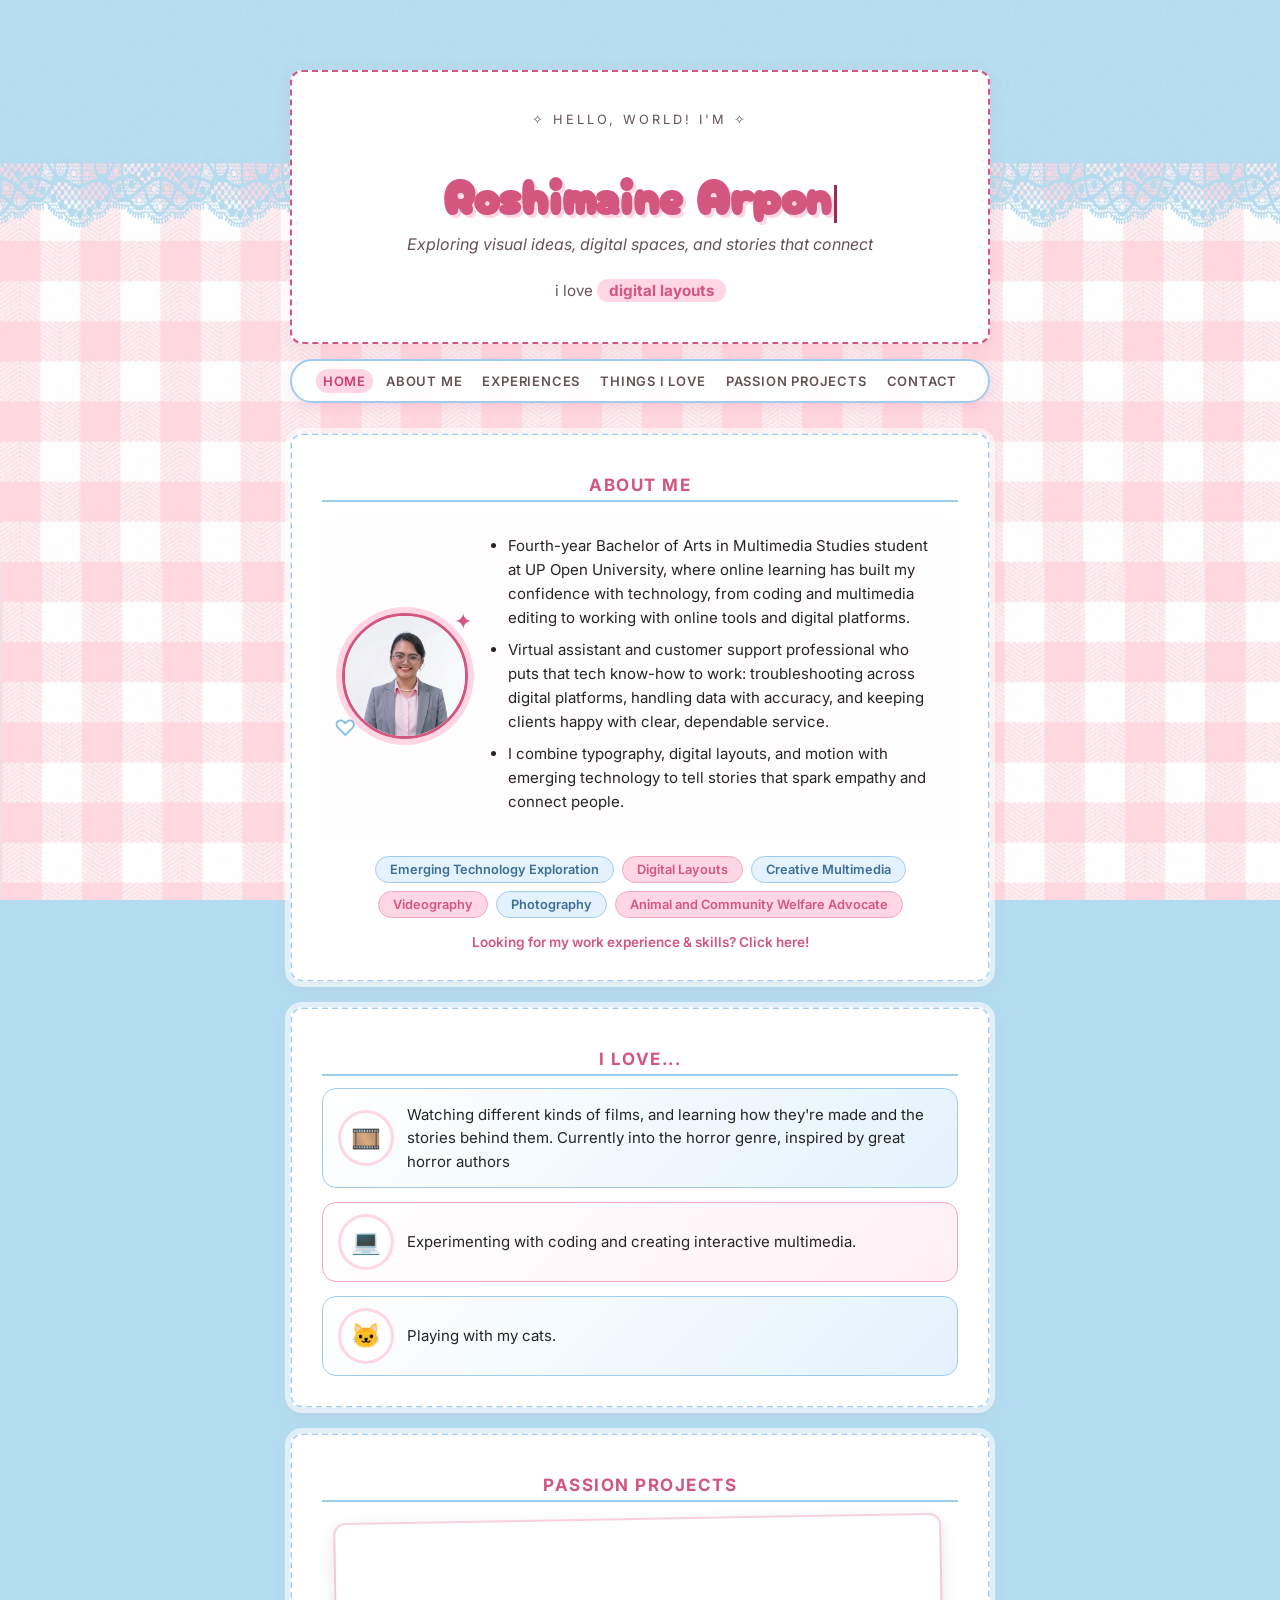
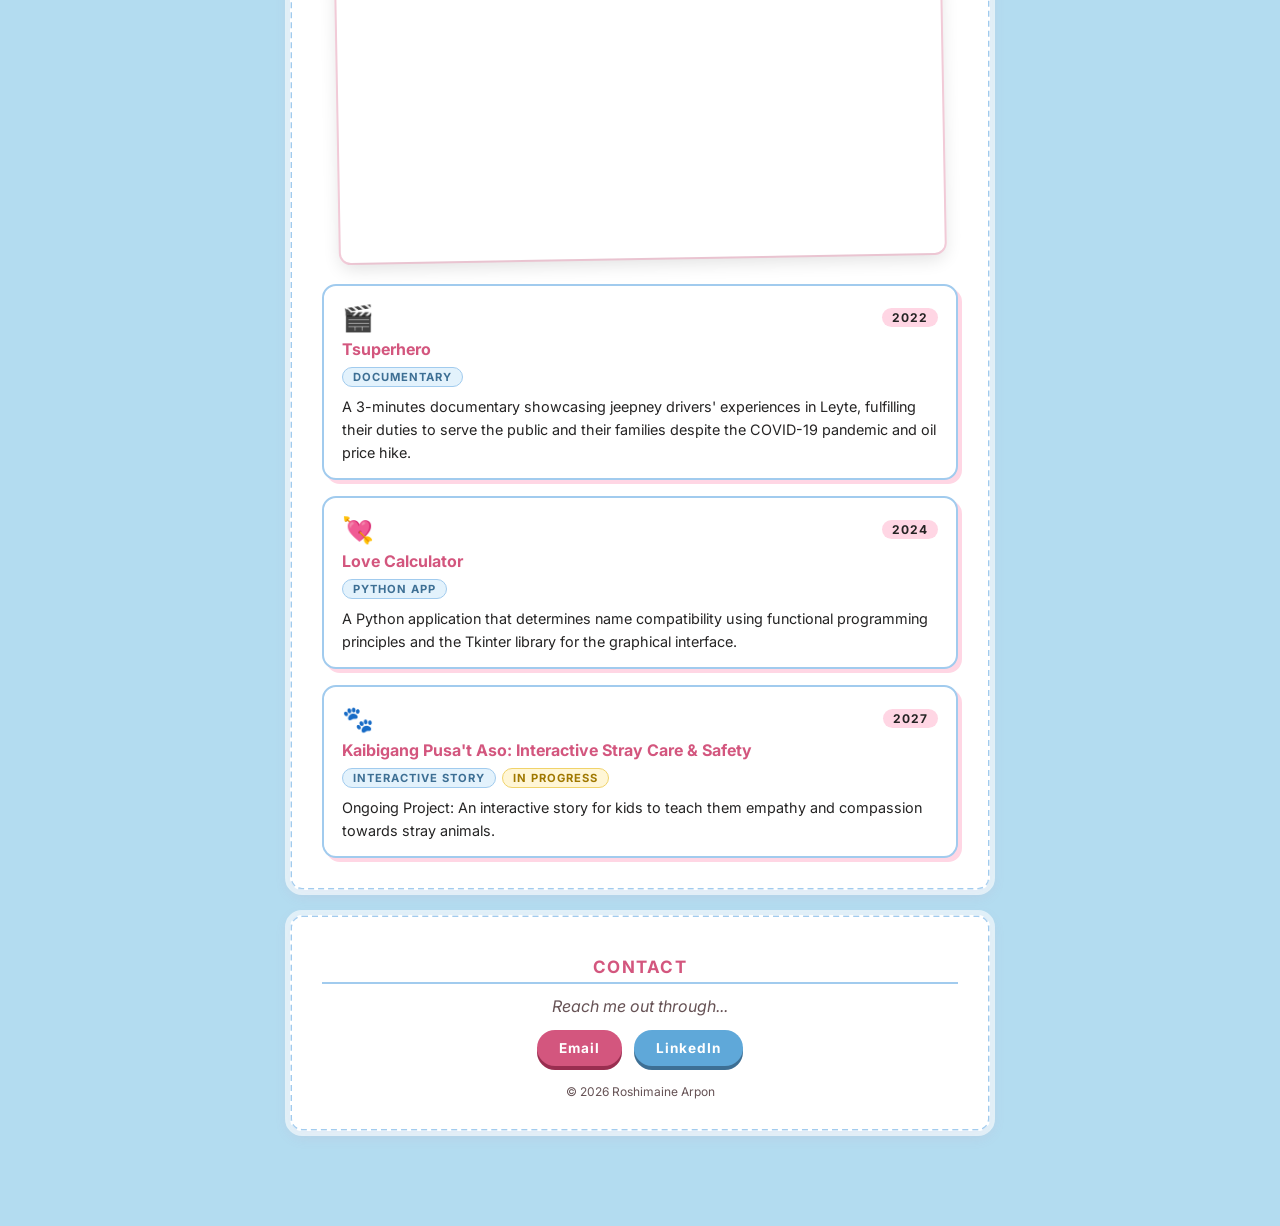
==== index.html @ d1624b47 "Add files via upload" ====
<!DOCTYPE html>
<html lang="en">
<head>
  <meta charset="UTF-8">
  <meta name="viewport" content="width=device-width, initial-scale=1.0">
  <title>About Me - Roshimaine Arpon</title>
  <link rel="preconnect" href="https://fonts.googleapis.com">
  <link rel="preconnect" href="https://fonts.gstatic.com" crossorigin>
  <link href="https://fonts.googleapis.com/css2?family=Inter:wght@400;600;700&display=swap" rel="stylesheet">
  <link rel="stylesheet" href="style.css">
  <link rel="icon" type="image/x-icon" href="favicon.ico">
</head>
<body>


  <div class="floaties" aria-hidden="true">
    <span style="--x:6%;  --d:14s; --s:1.4rem; --delay:0s">✦</span>
    <span style="--x:18%; --d:18s; --s:1rem;   --delay:3s">♡</span>
    <span style="--x:32%; --d:16s; --s:1.2rem; --delay:7s">✧</span>
    <span style="--x:48%; --d:20s; --s:1.5rem; --delay:1s">☁</span>
    <span style="--x:63%; --d:15s; --s:1rem;   --delay:5s">♡</span>
    <span style="--x:77%; --d:19s; --s:1.3rem; --delay:9s">✦</span>
    <span style="--x:90%; --d:17s; --s:1.1rem; --delay:2s">✧</span>
  </div>

  <header class="site-header">
    <p class="hello">✧ hello, world! i'm ✧</p>
    <h1><span id="typed-text"></span><span class="cursor">&nbsp;</span></h1>
    <p class="tagline">Exploring visual ideas, digital spaces, and stories that connect</p>
    <p class="rotator" aria-live="off"><span id="rotating-word">typography</span></p>
  </header>

  <nav class="top-navbar">
    <ul class="nav-menu">
      <li><a href="#top" class="active" data-target="top">Home</a></li>
      <li><a href="#about" data-target="about">About Me</a></li>
      <li><a href="experience.html">Experiences</a></li>
      <li><a href="#things-i-love" data-target="things-i-love">Things I Love</a></li>
      <li><a href="#passion-projects" data-target="passion-projects">Passion Projects</a></li>
      <li><a href="#contact" data-target="contact">Contact</a></li>
    </ul>
  </nav>

  <main id="top">
    <section id="about" class="reveal">
      <h2>About Me</h2>
      <div class="bio-container">
        <div class="photo-wrap">
          <img src="profile_photo.jpg" alt="Roshimaine Arpon Profile Photo" class="profile-photo" onerror="this.src='https://via.placeholder.com/120?text=Photo'">
          <span class="sticker s1" aria-hidden="true">✦</span>
          <span class="sticker s2" aria-hidden="true">♡</span>
        </div>

        <div class="bio-content">
          <ul>
            <li>Fourth-year Bachelor of Arts in Multimedia Studies student at UP Open University, where online learning has built my confidence with technology, from coding and multimedia editing to working with online tools and digital platforms.</li>
            <li>Virtual assistant and customer support professional who puts that tech know-how to work: troubleshooting across digital platforms, handling data with accuracy, and keeping clients happy with clear, dependable service.</li>
            <li>I combine typography, digital layouts, and motion with emerging technology to tell stories that spark empathy and connect people.</li>
          </ul>
        </div>
      </div>
      <div class="chips" aria-label="Interests">
        <span class="chip">Emerging Technology Exploration</span>
        <span class="chip">Digital Layouts</span>
        <span class="chip">Creative Multimedia</span>
        <span class="chip">Videography</span>
        <span class="chip">Photography</span>
        <span class="chip">Animal and Community Welfare Advocate</span>
      </div> 
      <p class="more-note"><a href="experience.html">Looking for my work experience &amp; skills? Click here!</a></p>
    </section>

    <section id="things-i-love" class="reveal">
      <h2>I love...</h2>
      <div class="love-grid">
        <article class="love-card">
          <div class="love-icon" aria-hidden="true">🎞️</div>
          <p>Watching different kinds of films, and learning how they're made and the stories behind them. Currently into the horror genre, inspired by great horror authors</p>
        </article>
        <article class="love-card">
          <div class="love-icon" aria-hidden="true">💻</div>
          <p>Experimenting with coding and creating interactive multimedia.</p>
        </article>
        <article class="love-card">
          <div class="love-icon cat" aria-hidden="true">🐱</div>
          <p>Playing with my cats.</p>
        </article>
      </div>
    </section>

    <section id="passion-projects" class="reveal">
      <h2>Passion Projects</h2>

      <div class="video-frame">
        <div class="video-container">
          <iframe
            src="https://www.facebook.com/plugins/video.php?href=https%3A%2F%2Fwww.facebook.com%2Fwatch%2F%3Fv%3D1651918521867287&amp;show_text=0"
            title="Passion Project Video: Video showcasing multimedia and creative work"
            allowfullscreen
            allow="autoplay; clipboard-write; encrypted-media; picture-in-picture; web-share">
          </iframe>
        </div>
      </div>

      <div id="project-container" class="project-grid">
        <p class="loading">Loading projects…</p>
      </div>
    </section>
  </main>

  <footer id="contact" class="reveal">
    <h2>Contact</h2>
    <p class="contact-note">Reach me out through...</p>
    <div class="contact-buttons">
      <a class="btn" href="mailto:rbarpon@up.edu.ph">Email</a>
      <a class="btn btn-alt" href="https://www.linkedin.com/in/roshimaine-arpon-566766191/" target="_blank" rel="noopener">LinkedIn</a>
    </div>
    <p class="copyright">© <span id="year"></span> Roshimaine Arpon</p>
  </footer>

  <a href="#top" class="to-top" id="to-top" aria-label="Back to top">↑</a>

  <script src="site.js"></script>

</body>
</html>
---- style.css ----
@font-face {
  font-family: "Cherry Bomb One";
  src: url('CherryBombOne-Regular.ttf') format('truetype');
  font-weight: normal;
  font-style: normal;
  font-display: swap;
}


html,
body {
  cursor: url('cursor.png') 0 0, auto;
}

a,
a *,
button,
[role="button"],
summary,
label,
select,
input[type="submit"],
input[type="button"] {
  cursor: url('cursor_hover.png') 0 0, pointer;
}


body {
  font-family: "Inter", sans-serif;
  margin: 40px auto;
  max-width: 650px;
  padding: 30px 20px;
  text-align: center;
  background-color: #b3dcf0;
  background-image: url('background_header.jpg');
  background-size: cover;
  background-attachment: fixed;
  color: #252424;
}

html {
  scroll-behavior: smooth;
}

.site-header {
  background-color: #ffffff !important;
  padding: 40px 30px !important;
  border-radius: 12px;
  box-shadow: 0 4px 15px rgba(219, 112, 147, 0.15);
  margin-bottom: 5px !important;
  border: none !important;
  text-align: center;
  position: relative;
  overflow: hidden;
}

.site-header h1,
.site-header .tagline {
  position: relative;
  z-index: 2;
}

section,
footer#contact {
  background-color: #ffffff;
  padding: 30px;
  border-radius: 12px;
  box-shadow: 0 4px 15px rgba(219, 112, 147, 0.15);
  margin-bottom: 25px;
  text-align: center;
}

h1 {
  font-family: "Cherry Bomb One", system-ui;
  font-size: 3rem;
  color: #d3567e;
  font-style: normal;
  margin-bottom: 5px;
}

.tagline {
  font-size: 1rem;
  color: #665255;
  margin-top: 0;
  margin-bottom: 25px;
  font-style: italic;
}

h2 {
  font-size: 1.0625rem;
  margin-top: 10px;
  margin-bottom: 12px;
  letter-spacing: 1.5px;
  color: #d3567e;
  border-bottom: 2px solid #a1cbee;
  padding-bottom: 5px;
  text-transform: uppercase;
}


.cursor {
  display: inline-block;
  background-color: #992E50;
  margin-left: 3px;
  width: 3px;
  height: 0.8em;
  vertical-align: middle;
  animation: blink 0.5s infinite;
}

@keyframes blink {
  0%, 100% { opacity: 1; }
  50% { opacity: 0; }
}


.bio-container {
  display: flex;
  align-items: center;
  gap: 10px;
  text-align: left;
  margin: 10px 0;
  padding: 20px;
  border: 0;
  border-radius: 8px;
  background-color: #fffdfd;
}

.profile-photo {
  width: 120px;
  height: 120px;
  border-radius: 50%;
  object-fit: cover;
  border: 3px solid #d3567e;
  flex-shrink: 0;
}

.bio-content {
  flex-grow: 1;
}

ul {
  text-align: left;
  line-height: 1.6;
  margin: 0 auto;
  padding-left: 20px;
}

li {
  margin-bottom: 8px;
  font-size: 0.9375rem;
}



a {
  color: #d3567e;
  text-decoration: none;
}

a:hover {
  text-decoration: underline;
  color: #992E50;
}


.top-navbar {
  width: 100%;
  background: none !important;
  box-shadow: none !important;
  border: none !important;
  padding: 10px 0 20px 0 !important;
  margin-bottom: 10px !important;
}

.nav-menu {
  display: flex !important;
  justify-content: center !important;
  align-items: center !important;
  gap: 30px !important;
  list-style: none !important;
  margin: 0 !important;
  padding: 0 !important;
  flex-wrap: wrap;
}

.nav-menu li {
  list-style: none !important;
  margin: 0 !important;
}

.nav-menu li a {
  font-family: "Inter", sans-serif;
  font-size: 0.8125rem;
  font-weight: 600;
  color: #665255;
  text-transform: uppercase;
  letter-spacing: 2px;
  transition: color 0.2s ease;
}

.nav-menu li a.active,
.nav-menu li a:hover {
  color: #cc3d72;
}


@media (max-width: 600px) {
  body {
    margin: 10px auto;
    padding: 15px 10px;
  }

  section,
  footer#contact {
    padding: 20px 15px;
  }

  h1 {
    font-size: 2.2rem;
  }

  .bio-container {
    flex-direction: column;
    text-align: center;
    gap: 15px;
    padding: 15px;
  }

  .profile-photo {
    width: 100px;
    height: 100px;
  }

  .bio-content ul {
    text-align: left;
  }

  .nav-menu {
    gap: 15px !important;
  }

  .nav-menu li a {
    font-size: 0.75rem;
    letter-spacing: 1.2px;
  }

}


:root {
  --pink: #d3567e;
  --pink-soft: #ffd6e4;
  --blue: #a1cbee;
  --blue-soft: #e3f2fc;
  --ink: #665255;
}


section,
footer#contact {
  border: 2px dashed var(--blue);
  outline: 6px solid rgba(255,255,255,.6);
  outline-offset: -1px;
  transition: transform .3s ease, box-shadow .3s ease;
}
section:hover,
footer#contact:hover {
  transform: translateY(-3px);
  box-shadow: 0 10px 25px rgba(219,112,147,.28);
}


.site-header { border: 2px dashed var(--pink) !important; }
.hello {
  margin: 0 0 6px;
  font-size: .8rem;
  letter-spacing: 3px;
  text-transform: uppercase;
  color: var(--ink);
}
h1 { text-shadow: 3px 3px 0 var(--pink-soft); }
.rotator {
  margin: 0;
  font-size: .95rem;
  color: var(--ink);
}
.rotator::before { content: "i love "; }
#rotating-word {
  display: inline-block;
  padding: 2px 12px;
  border-radius: 999px;
  background: var(--pink-soft);
  color: var(--pink);
  font-weight: 700;
  transition: opacity .35s, transform .35s;
}
#rotating-word.out { opacity: 0; transform: translateY(8px); }


.top-navbar {
  position: sticky;
  top: 8px;
  z-index: 50;
}
.nav-menu {
  background: rgba(255,255,255,.88) !important;
  backdrop-filter: blur(6px);
  border: 2px solid var(--blue) !important;
  border-radius: 999px !important;
  padding: 10px 22px !important;
  box-shadow: 0 4px 15px rgba(219,112,147,.18) !important;
}
.nav-menu li a { padding: 4px 8px; border-radius: 999px; }
.nav-menu li a.active { background: var(--pink-soft); text-decoration: none; }
.nav-menu li a:hover { text-decoration: none; }

/* photo with stickers */
.photo-wrap { position: relative; flex-shrink: 0; margin-right: 10px; }
.profile-photo {
  box-shadow: 0 0 0 6px var(--pink-soft);
  transition: transform .4s ease;
}
.profile-photo:hover { transform: rotate(-6deg) scale(1.06); }
.sticker {
  position: absolute;
  font-size: 1.4rem;
  color: var(--pink);
  animation: twinkle 2.4s ease-in-out infinite;
}
.sticker.s1 { top: -6px; right: -4px; }
.sticker.s2 { bottom: 2px; left: -8px; color: #7fbfe8; animation-delay: 1.2s; }
@keyframes twinkle {
  0%,100% { transform: scale(1) rotate(0); opacity: 1; }
  50%     { transform: scale(1.35) rotate(20deg); opacity: .6; }
}


.chips { display: flex; flex-wrap: wrap; justify-content: center; gap: 8px; margin-top: 14px; }
.chip {
  padding: 5px 14px;
  border-radius: 999px;
  background: var(--blue-soft);
  border: 1.5px solid var(--blue);
  color: #3d6f94;
  font-size: .8rem;
  font-weight: 600;
  transition: transform .2s, background .2s;
}
.chip:nth-child(even) { background: var(--pink-soft); border-color: #f4a6c0; color: var(--pink); }
.chip:hover { transform: translateY(-3px) rotate(-3deg); }


.love-grid { display: grid; gap: 14px; }
.love-card {
  display: flex;
  align-items: center;
  gap: 16px;
  text-align: left;
  padding: 14px 18px;
  border-radius: 14px;
  background: linear-gradient(135deg, #fff 0%, var(--blue-soft) 100%);
  border: 1.5px solid var(--blue);
  transition: transform .25s ease, border-color .25s;
}
.love-card:nth-child(even) { background: linear-gradient(135deg, #fff 0%, #fff0f5 100%); border-color: #f4a6c0; }
.love-card:hover { transform: translateX(6px) rotate(-.6deg); border-color: var(--pink); }
.love-card p { margin: 0; font-size: .9375rem; line-height: 1.55; }
.love-icon {
  flex-shrink: 0;
  display: grid;
  place-items: center;
  width: 50px; height: 50px;
  border-radius: 50%;
  background: #fff;
  box-shadow: 0 0 0 3px var(--pink-soft);
  font-size: 1.5rem;
}
.love-card:hover .love-icon { animation: wiggle .6s ease; }
@keyframes wiggle {
  0%,100% { transform: rotate(0); }
  25% { transform: rotate(-14deg); }
  75% { transform: rotate(14deg); }
}


.video-frame {
  display: inline-block;
  width: 100%;
  max-width: 580px;
  padding: 12px 12px 26px;
  background: #fff;
  border-radius: 10px;
  box-shadow: 0 6px 18px rgba(0,0,0,.12), 0 0 0 2px var(--pink-soft);
  transform: rotate(-1deg);
  transition: transform .3s;
  margin: 6px 0 22px;
}
.video-frame:hover { transform: rotate(0) scale(1.01); }
.video-container iframe { width: 100%; height: 300px; border: 0; border-radius: 6px; display: block; }

.project-grid { display: grid; gap: 16px; text-align: left; }
.loading { font-size: .85rem; color: var(--ink); text-align: center; }
.project-item {
  position: relative;
  padding: 16px 18px 14px;
  border-radius: 14px;
  background: #fff;
  border: 2px solid var(--blue);
  box-shadow: 4px 4px 0 var(--pink-soft);
  opacity: 0;
  transform: translateY(18px);
  transition: opacity .5s ease calc(var(--i) * .12s), transform .5s ease calc(var(--i) * .12s), box-shadow .2s, border-color .2s;
}
.project-item.in { opacity: 1; transform: none; }
.project-item.in:hover { transform: translate(-2px,-3px); box-shadow: 7px 7px 0 var(--pink-soft); border-color: var(--pink); transition-delay: 0s; }
.project-top { display: flex; justify-content: space-between; align-items: center; }
.project-emoji { font-size: 1.6rem; }
.project-date {
  font-size: .75rem; font-weight: 700; letter-spacing: 1px;
  padding: 2px 10px; border-radius: 999px; background: var(--pink-soft);
}
.project-title { margin: 6px 0 8px; font-size: 1rem; color: var(--pink); font-weight: 700; }
.badges { display: flex; gap: 6px; flex-wrap: wrap; margin-bottom: 8px; }
.badge {
  font-size: .7rem; font-weight: 700; text-transform: uppercase; letter-spacing: 1px;
  padding: 2px 10px; border-radius: 999px;
  background: var(--blue-soft); color: #3d6f94; border: 1px solid var(--blue);
}
.badge-status { background: #fff6d6; color: #a07800; border-color: #f0d36b; }
.project-desc { margin: 0; font-size: .9rem; line-height: 1.6; }

/* contact */
.contact-note { margin: 0 0 14px; color: var(--ink); font-style: italic; }
.contact-buttons { display: flex; justify-content: center; flex-wrap: wrap; gap: 12px; }
.btn {
  display: inline-block;
  padding: 10px 22px;
  border-radius: 999px;
  background: var(--pink);
  color: #fff !important;
  font-weight: 700;
  font-size: .85rem;
  letter-spacing: 1px;
  box-shadow: 0 4px 0 #992E50;
  transition: transform .15s, box-shadow .15s;
}
.btn:hover { text-decoration: none; transform: translateY(-2px); box-shadow: 0 6px 0 #992E50; }
.btn:active { transform: translateY(3px); box-shadow: 0 1px 0 #992E50; }
.btn-alt { background: #5fa8d9; box-shadow: 0 4px 0 #3d6f94; }
.btn-alt:hover { box-shadow: 0 6px 0 #3d6f94; }
.btn-alt:active { box-shadow: 0 1px 0 #3d6f94; }
.copyright { margin: 18px 0 0; font-size: .75rem; color: var(--ink); }


.to-top {
  position: fixed;
  right: 18px; bottom: 18px;
  width: 42px; height: 42px;
  display: grid; place-items: center;
  border-radius: 50%;
  background: var(--pink);
  color: #fff;
  font-weight: 700;
  box-shadow: 0 4px 0 #992E50;
  opacity: 0; transform: translateY(20px); pointer-events: none;
  transition: opacity .3s, transform .3s;
  z-index: 60;
}
.to-top.show { opacity: 1; transform: none; pointer-events: auto; }
.to-top:hover { text-decoration: none; color: #fff; }


.reveal { opacity: 0; transform: translateY(26px); transition: opacity .7s ease, transform .7s ease, box-shadow .3s; }
.reveal.in { opacity: 1; transform: none; }
.reveal.in:hover { transform: translateY(-3px); }


.floaties { position: fixed; inset: 0; overflow: hidden; pointer-events: none; z-index: 0; }
.floaties span {
  position: absolute;
  left: var(--x);
  bottom: -40px;
  font-size: var(--s);
  color: rgba(255,255,255,.9);
  text-shadow: 0 0 6px rgba(211,86,126,.35);
  animation: floatUp var(--d) linear var(--delay) infinite;
}
@keyframes floatUp {
  0%   { transform: translateY(0) rotate(0); opacity: 0; }
  10%  { opacity: 1; }
  90%  { opacity: 1; }
  100% { transform: translateY(-110vh) rotate(360deg); opacity: 0; }
}
.site-header, .top-navbar, main, footer { position: relative; z-index: 1; }
.top-navbar { position: sticky; }


.sparkle {
  position: fixed;
  z-index: 999999;
  pointer-events: none;
  font-size: var(--sz, 14px);
  transform: translate(-50%, -50%);
  animation: sparkleFade .9s ease-out forwards;
}
@keyframes sparkleFade {
  to { transform: translate(calc(-50% + var(--dx, 0px)), calc(-50% + 30px)) scale(.2) rotate(120deg); opacity: 0; }
}
.sparkle.burst { font-size: 14px; animation: burstOut .7s ease-out forwards; }
@keyframes burstOut {
  to { transform: translate(calc(-50% + var(--bx)), calc(-50% + var(--by))) scale(.3); opacity: 0; }
}

@media (max-width: 600px) {
  .photo-wrap { margin-right: 0; }
  .video-container iframe { height: 200px; }
  .love-card { flex-direction: column; text-align: center; }
  .nav-menu { border-radius: 22px !important; padding: 10px 12px !important; }
}

@media (prefers-reduced-motion: reduce) {
  *, *::before, *::after { animation: none !important; transition: none !important; }
  .reveal, .project-item { opacity: 1; transform: none; }
  .floaties { display: none; }
}


.nav-menu { gap: 6px !important; padding: 8px 14px !important; flex-wrap: nowrap; }
.nav-menu li a { letter-spacing: 1px; white-space: nowrap; padding: 4px 9px; }
@media (max-width: 600px) {
  .nav-menu { flex-wrap: wrap; gap: 4px !important; }
}


body { max-width: 700px; }
.nav-menu { flex-wrap: wrap !important; row-gap: 2px !important; }
.nav-menu li a { padding: 4px 7px; letter-spacing: .8px; }

.lead { margin: 0 0 16px; text-align: left; line-height: 1.7; font-size: .95rem; }
.sub { margin: 20px 0 10px; font-size: .8rem; letter-spacing: 2px; text-transform: uppercase; color: var(--ink); }
.facts { display: flex; flex-wrap: wrap; gap: 8px; justify-content: center; }
.fact {
  padding: 6px 14px; border-radius: 12px; font-size: .8rem; font-weight: 600;
  background: #fff; border: 1.5px dashed var(--pink); color: var(--ink);
}
.chips.left { justify-content: flex-start; margin-top: 0; }


.timeline { position: relative; padding-left: 30px; text-align: left; }
.timeline::before {
  content: ""; position: absolute; left: 9px; top: 8px; bottom: 8px;
  border-left: 3px dotted var(--blue);
}
.t-item {
  position: relative; margin-bottom: 18px; padding: 16px 18px;
  border-radius: 14px; background: #fff; border: 2px solid var(--blue);
  box-shadow: 4px 4px 0 var(--pink-soft);
  transition: transform .2s, box-shadow .2s, border-color .2s;
}
.t-item:last-child { margin-bottom: 0; }
.t-item::before {
  content: "♡"; position: absolute; left: -31px; top: 14px;
  width: 22px; height: 22px; border-radius: 50%;
  display: grid; place-items: center; font-size: .75rem;
  background: var(--pink); color: #fff; box-shadow: 0 0 0 4px #fff;
}
.t-item:hover { transform: translate(-2px,-3px); box-shadow: 7px 7px 0 var(--pink-soft); border-color: var(--pink); }
.t-head { display: flex; justify-content: space-between; align-items: center; gap: 8px; flex-wrap: wrap; }
.t-head h3 { margin: 0; font-size: 1.02rem; color: var(--pink); }
.t-date {
  font-size: .72rem; font-weight: 700; letter-spacing: .8px;
  padding: 2px 10px; border-radius: 999px; background: var(--blue-soft); color: #3d6f94;
}
.t-date.now { background: var(--pink); color: #fff; animation: pulse 2s ease-in-out infinite; }
@keyframes pulse { 0%,100% { box-shadow: 0 0 0 0 rgba(211,86,126,.5); } 50% { box-shadow: 0 0 0 6px rgba(211,86,126,0); } }
.t-org { margin: 4px 0 8px; font-size: .82rem; font-weight: 600; color: var(--ink); }
.t-list { padding-left: 18px; margin: 0 0 8px; }
.t-list li { font-size: .9rem; line-height: 1.55; margin-bottom: 4px; }
blockquote {
  margin: 10px 0; padding: 8px 14px; border-left: 4px solid var(--pink-soft);
  background: #fff8fb; border-radius: 0 10px 10px 0;
  font-style: italic; font-size: .85rem; color: var(--ink); text-align: left; line-height: 1.55;
}
blockquote.center { text-align: center; border-left: 0; border-radius: 10px; margin-top: 14px; }


.skill-groups { display: grid; gap: 14px; text-align: left; }
.skill-group { padding: 12px 14px; border-radius: 14px; background: linear-gradient(135deg, #fff, var(--blue-soft)); border: 1.5px solid var(--blue); }
.skill-group:nth-child(even) { background: linear-gradient(135deg, #fff, #fff0f5); border-color: #f4a6c0; }
.skill-group h3 { margin: 0 0 8px; font-size: .9rem; color: var(--pink); }


.edu-grid { display: grid; gap: 14px; }
.love-card.edu h3 { margin: 0 0 4px; font-size: .95rem; color: var(--pink); }
.love-card.edu p { margin: 0 0 6px; font-size: .85rem; }
.love-card.edu .badges { margin: 0; }


.cert-grid { display: grid; grid-template-columns: repeat(auto-fit, minmax(170px, 1fr)); gap: 14px; }
.cert {
  padding: 16px 12px; border-radius: 14px; background: #fff; border: 2px dashed var(--blue);
  transition: transform .25s, border-color .25s;
}
.cert:hover { transform: translateY(-4px) rotate(-1deg); border-color: var(--pink); }
.cert-score {
  display: inline-grid; place-items: center; width: 64px; height: 64px; border-radius: 50%;
  background: var(--pink-soft); color: var(--pink); font-family: "Cherry Bomb One", system-ui;
  font-size: 1.4rem; line-height: 1; margin-bottom: 8px; box-shadow: 0 0 0 4px #fff, 0 0 0 6px var(--blue);
}
.cert-score small { display: block; font-family: "Inter", sans-serif; font-size: .6rem; font-weight: 700; }
.cert h3 { margin: 0 0 4px; font-size: .9rem; }
.cert p { margin: 0; font-size: .78rem; color: var(--ink); }
.more-note { margin: 16px 0 0; font-size: .85rem; font-weight: 600; }


.lang-row { display: flex; gap: 14px; flex-wrap: wrap; justify-content: center; }
.lang { flex: 1 1 200px; padding: 12px; border-radius: 14px; background: var(--blue-soft); border: 1.5px solid var(--blue); display: flex; flex-direction: column; gap: 2px; }
.lang:nth-child(even) { background: #fff0f5; border-color: #f4a6c0; }
.lang strong { color: var(--pink); }
.lang span { font-size: .8rem; }

.btn-ghost { background: #fff; color: var(--pink) !important; box-shadow: 0 4px 0 var(--pink-soft), 0 0 0 2px var(--pink) inset; }
.btn-ghost:hover { box-shadow: 0 6px 0 var(--pink-soft), 0 0 0 2px var(--pink) inset; }

@media (max-width: 600px) {
  .timeline { padding-left: 24px; }
  .t-item::before { left: -25px; }
  .t-item { padding: 14px; }
}
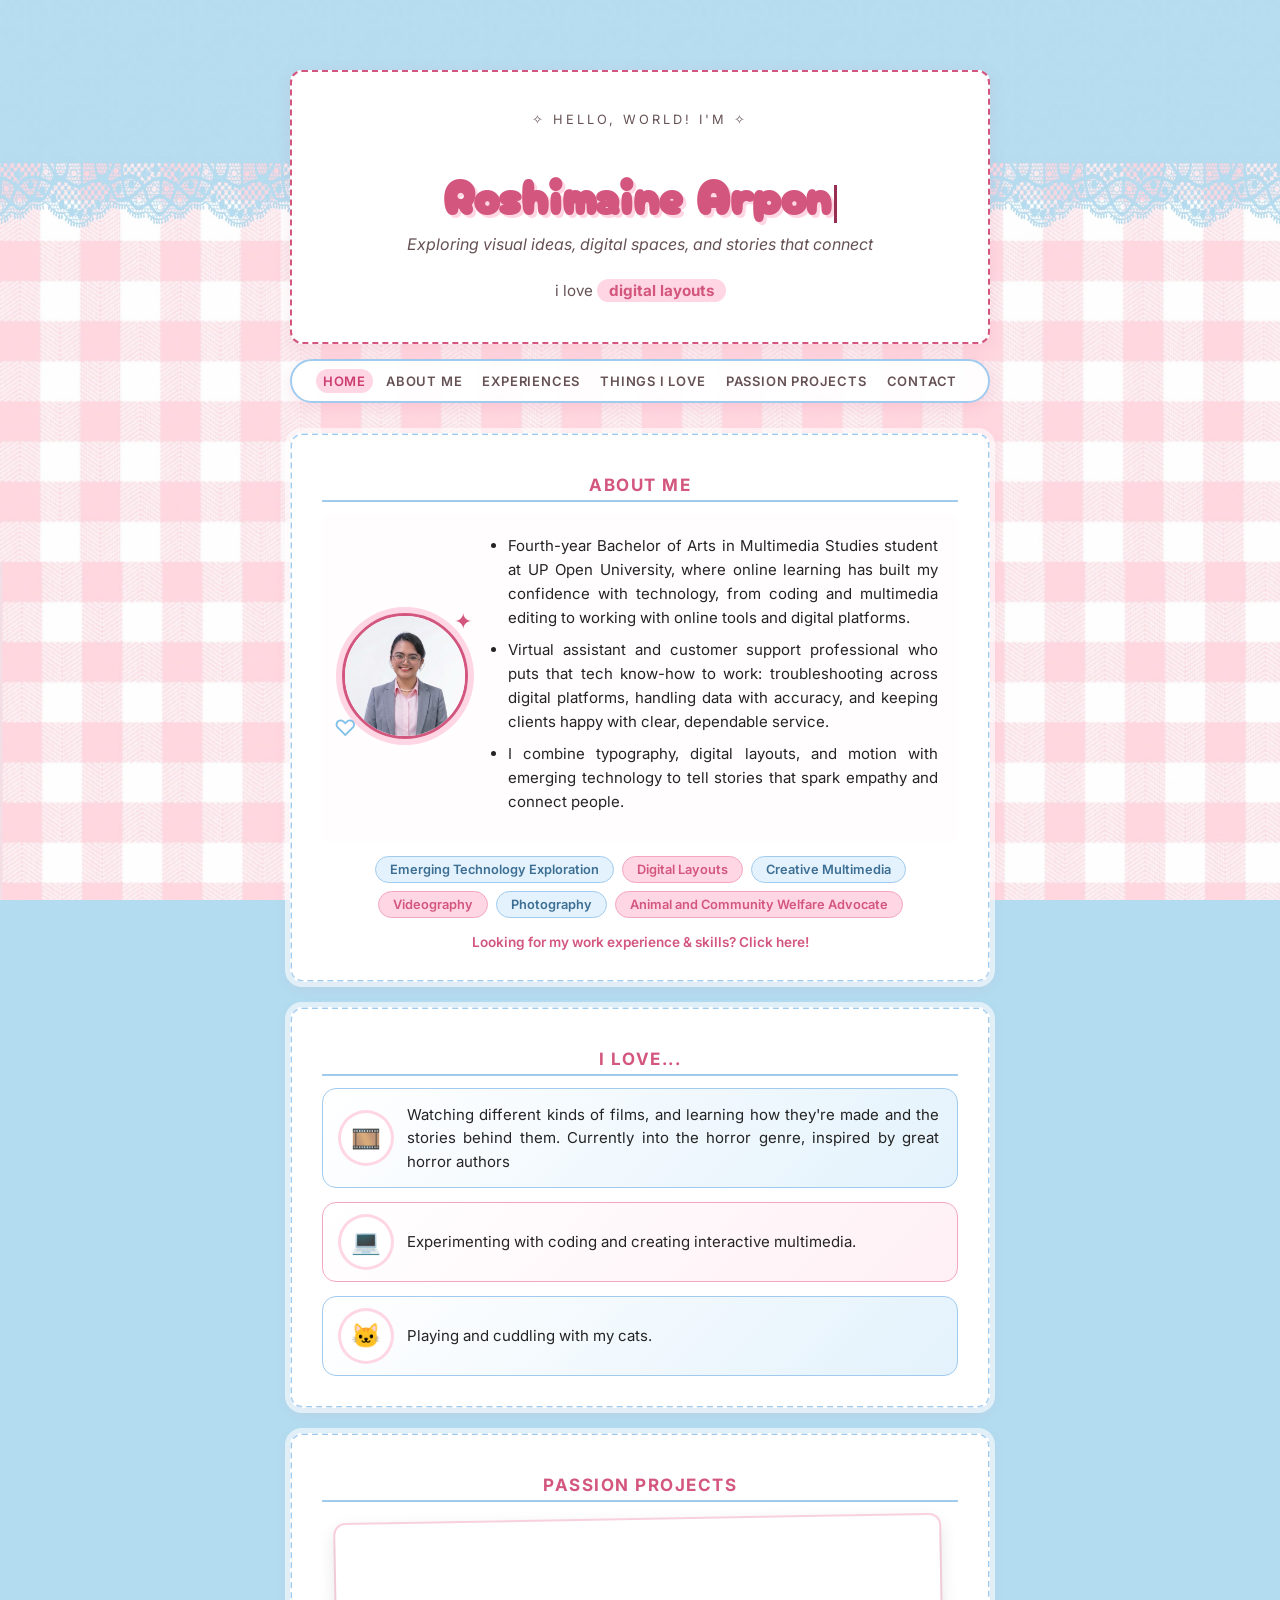
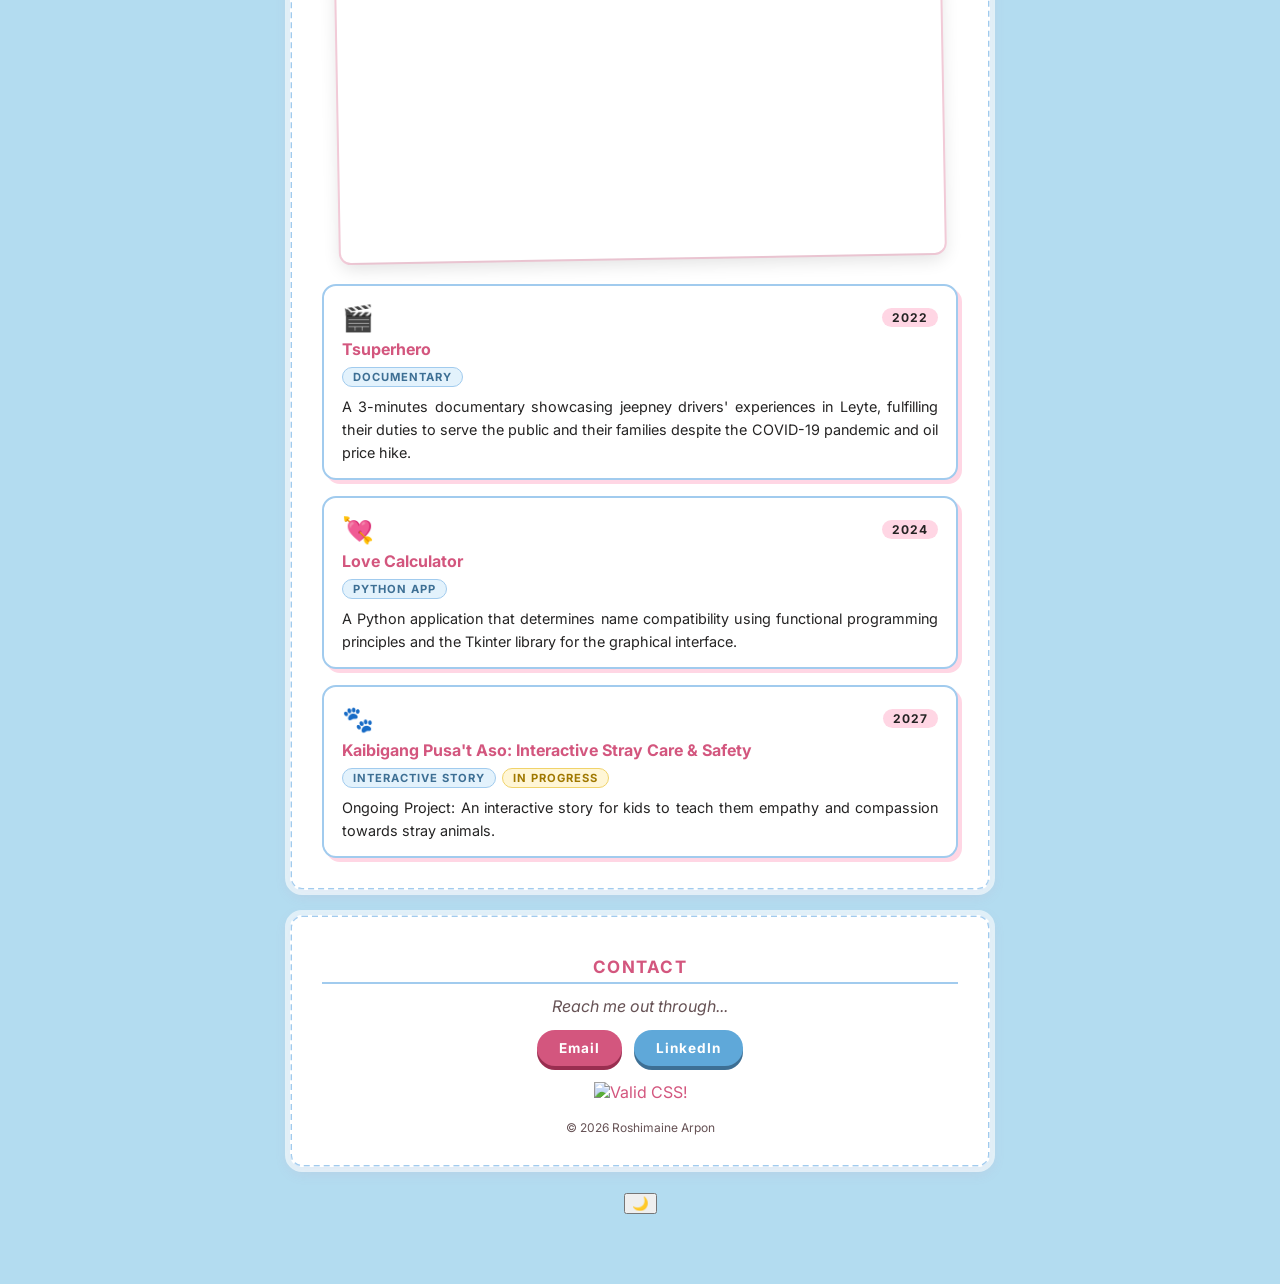
==== commit 079180c5: "Update index.html" ====
--- a/index.html
+++ b/index.html
@@ -9,8 +9,10 @@
   <link href="https://fonts.googleapis.com/css2?family=Inter:wght@400;600;700&display=swap" rel="stylesheet">
   <link rel="stylesheet" href="style.css">
   <link rel="icon" type="image/x-icon" href="favicon.ico">
+  <script>try{if(localStorage.getItem('theme')==='night')document.documentElement.setAttribute('data-theme','night')}catch(e){}</script>
 </head>
 <body>
+  <div class="progress" id="progress" aria-hidden="true"></div>
 
 
   <div class="floaties" aria-hidden="true">
@@ -24,10 +26,10 @@
   </div>
 
   <header class="site-header">
-    <p class="hello">✧ hello, world! i'm ✧</p>
+    <p class="hello" id="greeting">✧ hello, world! i'm ✧</p>
     <h1><span id="typed-text"></span><span class="cursor">&nbsp;</span></h1>
     <p class="tagline">Exploring visual ideas, digital spaces, and stories that connect</p>
-    <p class="rotator" aria-live="off"><span id="rotating-word">typography</span></p>
+    <p class="rotator" aria-live="off"><span id="rotating-word" data-words="typography|digital layouts|motion|animation|storytelling|cats ♡">typography</span></p>
   </header>
 
   <nav class="top-navbar">
@@ -52,14 +54,14 @@
         </div>
 
         <div class="bio-content">
-          <ul>
+          <ul style="text-align: justify;">
             <li>Fourth-year Bachelor of Arts in Multimedia Studies student at UP Open University, where online learning has built my confidence with technology, from coding and multimedia editing to working with online tools and digital platforms.</li>
             <li>Virtual assistant and customer support professional who puts that tech know-how to work: troubleshooting across digital platforms, handling data with accuracy, and keeping clients happy with clear, dependable service.</li>
             <li>I combine typography, digital layouts, and motion with emerging technology to tell stories that spark empathy and connect people.</li>
           </ul>
         </div>
       </div>
-      <div class="chips" aria-label="Interests">
+      <div class="chips" role="group" aria-label="Interests">
         <span class="chip">Emerging Technology Exploration</span>
         <span class="chip">Digital Layouts</span>
         <span class="chip">Creative Multimedia</span>
@@ -73,18 +75,18 @@
     <section id="things-i-love" class="reveal">
       <h2>I love...</h2>
       <div class="love-grid">
-        <article class="love-card">
-          <div class="love-icon" aria-hidden="true">🎞️</div>
+        <div class="love-card film" style="text-align: justify;">
+          <div class="love-icon" data-hover="👻" aria-hidden="true">🎞️</div>
           <p>Watching different kinds of films, and learning how they're made and the stories behind them. Currently into the horror genre, inspired by great horror authors</p>
-        </article>
-        <article class="love-card">
+        </div>
+        <div class="love-card" style="text-align: justify;">
           <div class="love-icon" aria-hidden="true">💻</div>
           <p>Experimenting with coding and creating interactive multimedia.</p>
-        </article>
-        <article class="love-card">
-          <div class="love-icon cat" aria-hidden="true">🐱</div>
-          <p>Playing with my cats.</p>
-        </article>
+        </div>
+        <div class="love-card" style="text-align: justify;">
+          <div class="love-icon cat" role="button" tabindex="0" aria-label="Pet my cat">🐱</div>
+          <p>Playing and cuddling with my cats.</p>
+        </div>
       </div>
     </section>
 
@@ -102,7 +104,7 @@
         </div>
       </div>
 
-      <div id="project-container" class="project-grid">
+      <div style="text-align: justify;" id="project-container" class="project-grid">
         <p class="loading">Loading projects…</p>
       </div>
     </section>
@@ -115,12 +117,13 @@
       <a class="btn" href="mailto:rbarpon@up.edu.ph">Email</a>
       <a class="btn btn-alt" href="https://www.linkedin.com/in/roshimaine-arpon-566766191/" target="_blank" rel="noopener">LinkedIn</a>
     </div>
+    <p class="badge-line"><a href="https://jigsaw.w3.org/css-validator/check/referer"><img src="https://jigsaw.w3.org/css-validator/images/vcss-blue" alt="Valid CSS!" width="88" height="31"></a></p>
     <p class="copyright">© <span id="year"></span> Roshimaine Arpon</p>
   </footer>
 
+  <button type="button" class="theme-toggle" id="theme-toggle" aria-label="Night mode" aria-pressed="false">🌙</button>
   <a href="#top" class="to-top" id="to-top" aria-label="Back to top">↑</a>
 
   <script src="site.js"></script>
-
 </body>
 </html>
